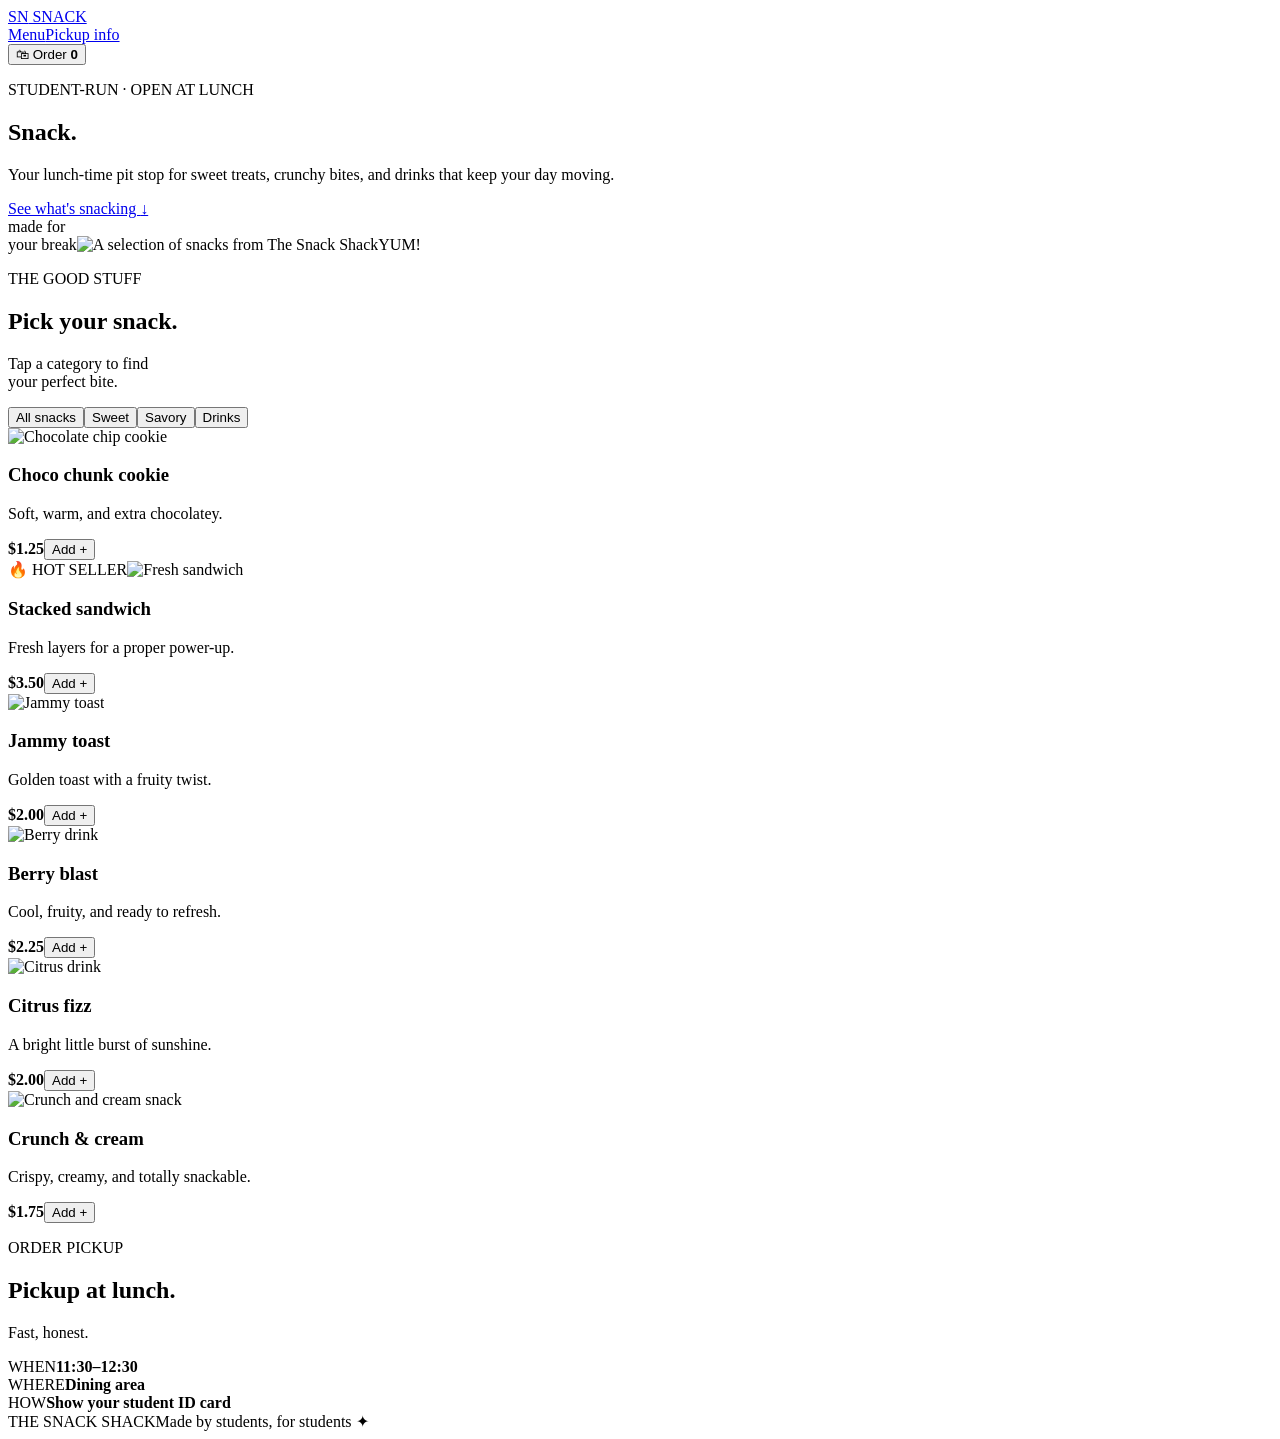
==== index.html @ 7d98e0b1 "Rename Snack _ School snack club.html to index.html" ====
<!DOCTYPE html>
<!-- saved from url=(0078)file:///C:/Users/codin/OneDrive/Documents/ChatGPT/New%20project/index.html#top -->
<html lang="en"><head><meta http-equiv="Content-Type" content="text/html; charset=UTF-8">
<meta name="viewport" content="width=device-width, initial-scale=1.0"><meta name="description" content="Snack — quick, tasty snacks for your school day."><title>Snack | School snack club</title><link rel="stylesheet" href="./Snack _ School snack club_files/styles.css"><link rel="stylesheet" href="./Snack _ School snack club_files/overrides.css"><script src="./Snack _ School snack club_files/script.js" defer=""></script>
</head>
<body>
<header class="site-header"><a class="logo" href="file:///C:/Users/codin/OneDrive/Documents/ChatGPT/New%20project/index.html#top" aria-label="Snack home"><span>SN</span> SNACK</a><nav aria-label="Main navigation"><a href="file:///C:/Users/codin/OneDrive/Documents/ChatGPT/New%20project/index.html#menu">Menu</a><a href="file:///C:/Users/codin/OneDrive/Documents/ChatGPT/New%20project/index.html#pickup">Pickup info</a></nav><button class="order-pill" type="button" aria-label="View your order">🛍 Order <b id="cart-count">0</b></button></header>
<main id="top">
<section class="hero" aria-labelledby="hero-title"><div class="hero-copy"><p class="eyebrow">STUDENT-RUN · OPEN AT LUNCH</p><h1 id="hero-title">Snack.</h1><p class="hero-text">Your lunch-time pit stop for sweet treats, crunchy bites, and drinks that keep your day moving.</p><a class="button button-dark" href="file:///C:/Users/codin/OneDrive/Documents/ChatGPT/New%20project/index.html#menu">See what's snacking <span>↓</span></a></div><div class="hero-art" role="img" aria-label="Illustration of a snack spread"><span class="sun"></span><span class="scribble">made for<br>your break</span><img src="./Snack _ School snack club_files/snack-shelf.png" alt="A selection of snacks from The Snack Shack"><span class="burst">YUM!</span></div></section>
<section class="menu-section" id="menu" aria-labelledby="menu-title"><div class="section-heading"><div><p class="eyebrow">THE GOOD STUFF</p><h2 id="menu-title">Pick your snack.</h2></div><p class="heading-note">Tap a category to find<br>your perfect bite.</p></div><div class="filters" role="group" aria-label="Filter menu"><button class="filter active" data-filter="all" type="button">All snacks</button><button class="filter" data-filter="sweet" type="button">Sweet</button><button class="filter" data-filter="savory" type="button">Savory</button><button class="filter" data-filter="drinks" type="button">Drinks</button></div><div class="menu-grid" id="menu-grid">
<article class="snack-card" data-category="sweet"><div class="snack-image peach"><img src="./Snack _ School snack club_files/cookie.png" alt="Chocolate chip cookie"></div><div class="snack-info"><div><h3>Choco chunk cookie</h3><p>Soft, warm, and extra chocolatey.</p></div><strong>$1.25</strong><button class="add-button" type="button" data-name="Choco chunk cookie" data-price="1.25">Add <span>+</span></button></div></article>
<article class="snack-card sandwich-card" data-category="savory"><div class="snack-image blue"><span class="hot-badge">🔥 HOT SELLER</span><img src="./Snack _ School snack club_files/sandwich.png" alt="Fresh sandwich"></div><div class="snack-info"><div><h3>Stacked sandwich</h3><p>Fresh layers for a proper power-up.</p></div><strong>$3.50</strong><button class="add-button" type="button" data-name="Stacked sandwich" data-price="3.50">Add <span>+</span></button></div></article>
<article class="snack-card" data-category="sweet"><div class="snack-image yellow"><img src="./Snack _ School snack club_files/jammy-toast.png" alt="Jammy toast"></div><div class="snack-info"><div><h3>Jammy toast</h3><p>Golden toast with a fruity twist.</p></div><strong>$2.00</strong><button class="add-button" type="button" data-name="Jammy toast" data-price="2.00">Add <span>+</span></button></div></article>
<article class="snack-card" data-category="drinks"><div class="snack-image green"><img src="./Snack _ School snack club_files/berry-drink.png" alt="Berry drink"></div><div class="snack-info"><div><h3>Berry blast</h3><p>Cool, fruity, and ready to refresh.</p></div><strong>$2.25</strong><button class="add-button" type="button" data-name="Berry blast" data-price="2.25">Add <span>+</span></button></div></article>
<article class="snack-card" data-category="drinks"><div class="snack-image orange"><img src="./Snack _ School snack club_files/citrus.png" alt="Citrus drink"></div><div class="snack-info"><div><h3>Citrus fizz</h3><p>A bright little burst of sunshine.</p></div><strong>$2.00</strong><button class="add-button" type="button" data-name="Citrus fizz" data-price="2.00">Add <span>+</span></button></div></article>
<article class="snack-card" data-category="sweet"><div class="snack-image lavender"><img src="./Snack _ School snack club_files/crunch-cream.png" alt="Crunch and cream snack"></div><div class="snack-info"><div><h3>Crunch &amp; cream</h3><p>Crispy, creamy, and totally snackable.</p></div><strong>$1.75</strong><button class="add-button" type="button" data-name="Crunch &amp; cream" data-price="1.75">Add <span>+</span></button></div></article>
</div></section>
<section class="pickup-section" id="pickup" aria-labelledby="pickup-title"><div class="pickup-card"><div><p class="eyebrow">ORDER PICKUP</p><h2 id="pickup-title">Pickup at lunch.</h2><p>Fast, honest.</p></div><div class="pickup-details"><div><span>WHEN</span><strong>11:30–12:30</strong></div><div><span>WHERE</span><strong>Dining area</strong></div><div><span>HOW</span><strong>Show your student ID card</strong></div></div></div></section>
<aside class="order-panel" id="order-panel" aria-labelledby="order-title" hidden=""><div class="order-inner"><div class="order-top"><div><p class="eyebrow">YOUR ORDER</p><h2 id="order-title">Snack stack</h2></div><button class="close-order" type="button" aria-label="Close order">×</button></div><div id="order-items"><p class="empty-order">Your order is empty.<br>Add a snack to get started!</p></div><div class="order-total"><span>Total</span><strong id="order-total">$0.00</strong></div><button class="button button-dark checkout" type="button" id="checkout">Ready for pickup <span>→</span></button><p class="order-note" id="order-note">This just helps you keep track — pay at the Shack table.</p></div></aside>
</main><footer><span>THE SNACK SHACK</span><span>Made by students, for students ✦</span></footer>

</body></html>
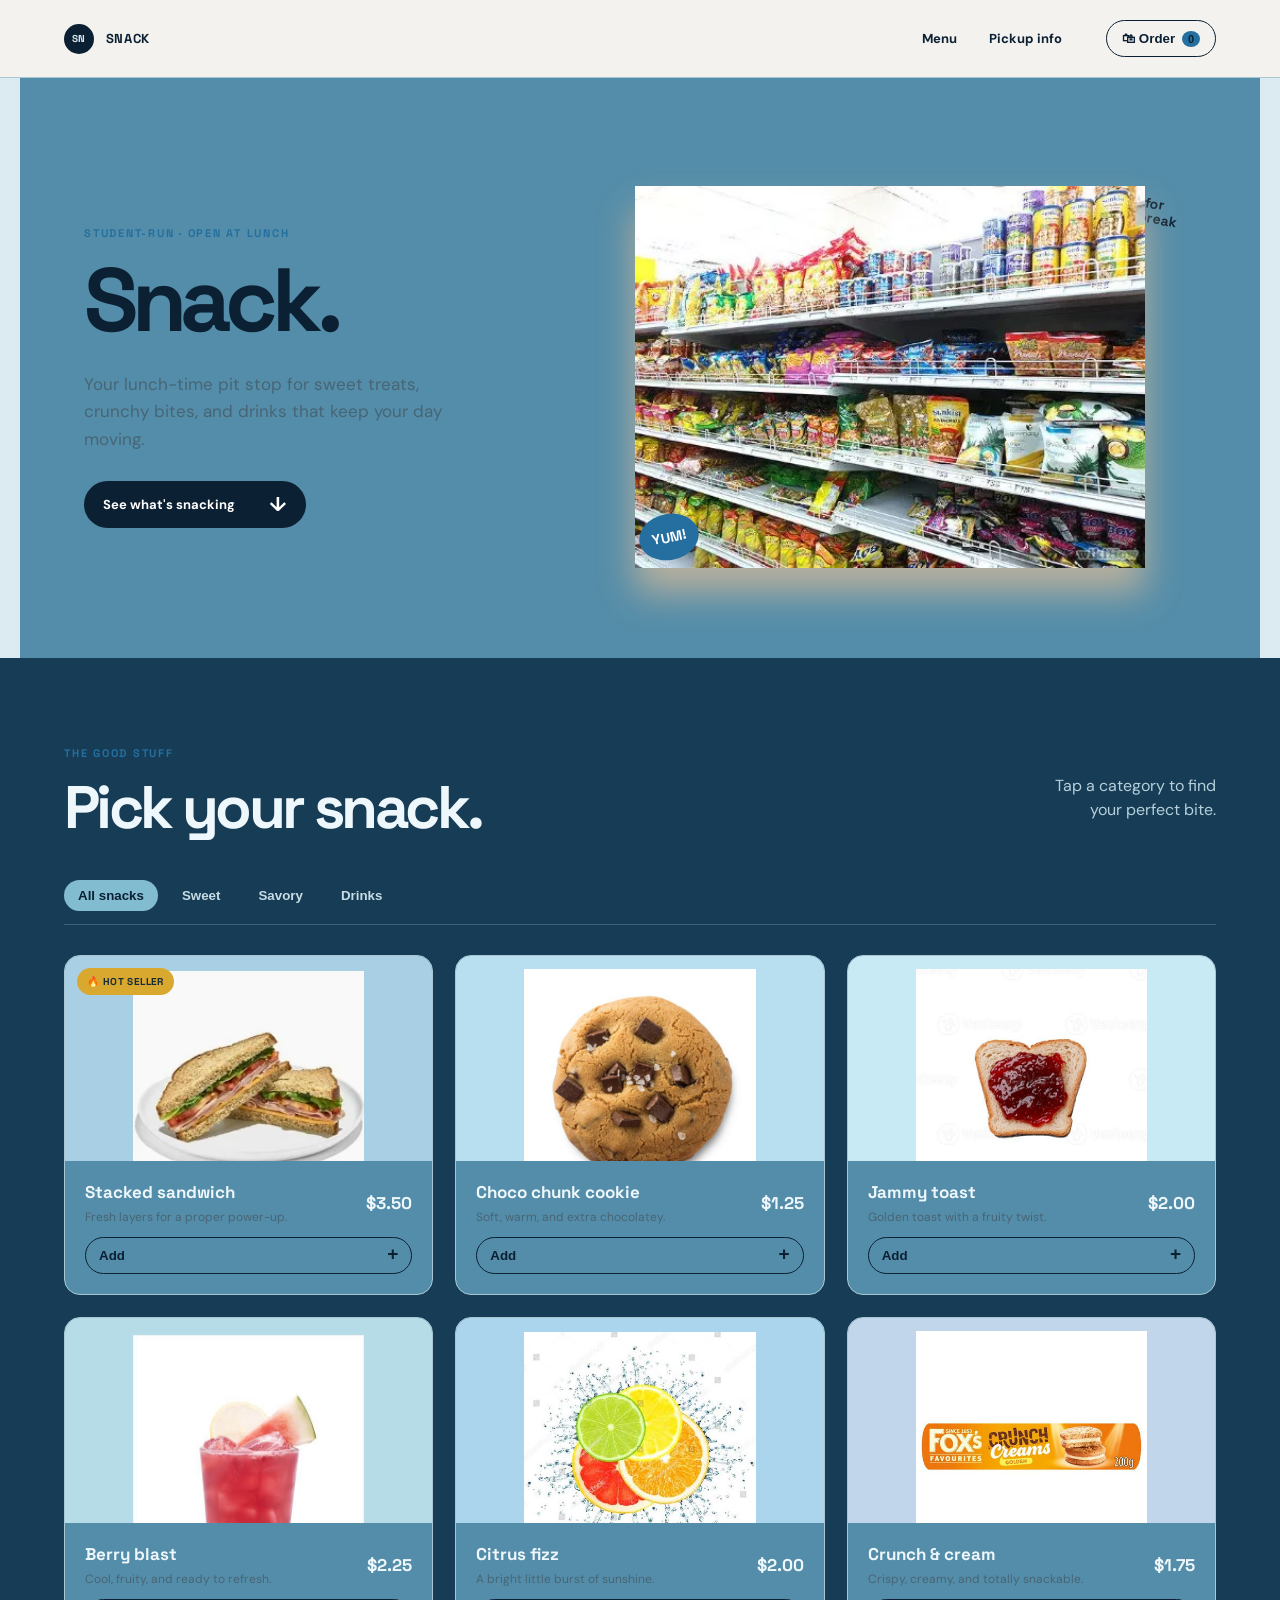
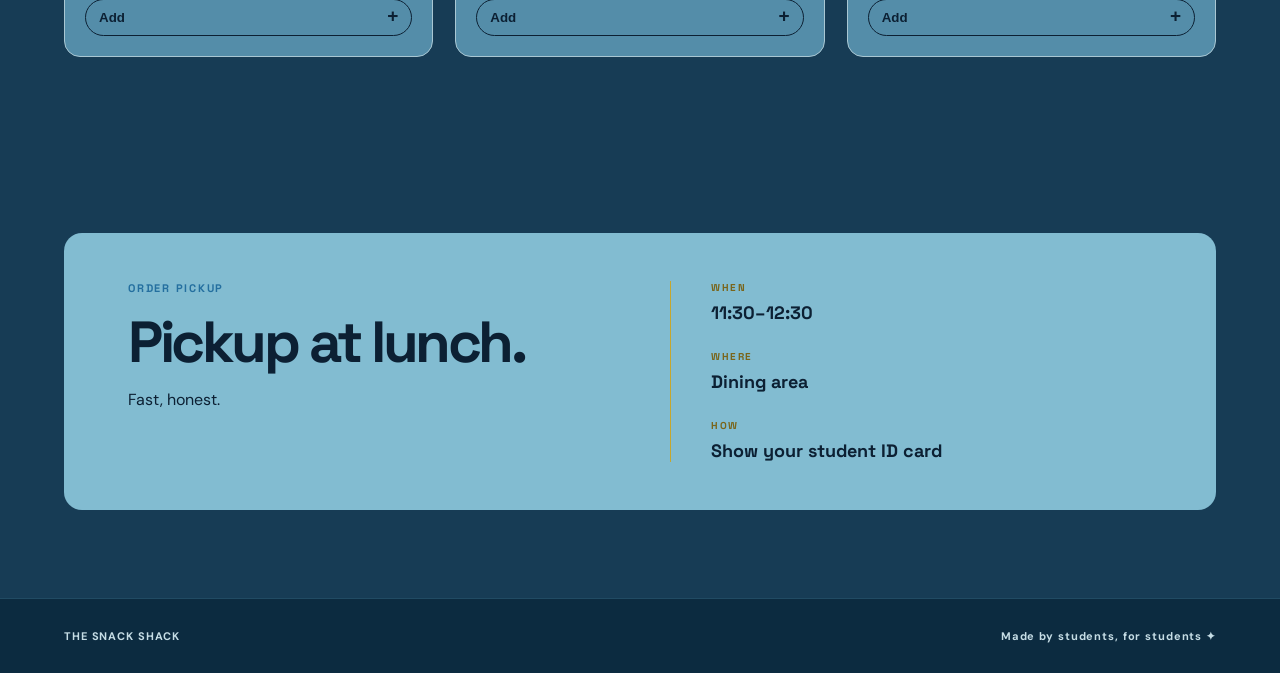
==== commit ef5291ff: "Add files via upload" ====
--- a/index.html
+++ b/index.html
@@ -1,22 +1,21 @@
-<!DOCTYPE html>
-<!-- saved from url=(0078)file:///C:/Users/codin/OneDrive/Documents/ChatGPT/New%20project/index.html#top -->
-<html lang="en"><head><meta http-equiv="Content-Type" content="text/html; charset=UTF-8">
-<meta name="viewport" content="width=device-width, initial-scale=1.0"><meta name="description" content="Snack — quick, tasty snacks for your school day."><title>Snack | School snack club</title><link rel="stylesheet" href="./Snack _ School snack club_files/styles.css"><link rel="stylesheet" href="./Snack _ School snack club_files/overrides.css"><script src="./Snack _ School snack club_files/script.js" defer=""></script>
+<!doctype html>
+<html lang="en">
+<head>
+<meta charset="UTF-8"><meta name="viewport" content="width=device-width, initial-scale=1.0"><meta name="description" content="Snack — quick, tasty snacks for your school day."><title>Snack | School snack club</title><link rel="stylesheet" href="styles.css"><link rel="stylesheet" href="overrides.css"><script src="script.js" defer></script>
 </head>
 <body>
-<header class="site-header"><a class="logo" href="file:///C:/Users/codin/OneDrive/Documents/ChatGPT/New%20project/index.html#top" aria-label="Snack home"><span>SN</span> SNACK</a><nav aria-label="Main navigation"><a href="file:///C:/Users/codin/OneDrive/Documents/ChatGPT/New%20project/index.html#menu">Menu</a><a href="file:///C:/Users/codin/OneDrive/Documents/ChatGPT/New%20project/index.html#pickup">Pickup info</a></nav><button class="order-pill" type="button" aria-label="View your order">🛍 Order <b id="cart-count">0</b></button></header>
+<header class="site-header"><a class="logo" href="#top" aria-label="Snack home"><span>SN</span> SNACK</a><nav aria-label="Main navigation"><a href="#menu">Menu</a><a href="#pickup">Pickup info</a></nav><button class="order-pill" type="button" aria-label="View your order">🛍 Order <b id="cart-count">0</b></button></header>
 <main id="top">
-<section class="hero" aria-labelledby="hero-title"><div class="hero-copy"><p class="eyebrow">STUDENT-RUN · OPEN AT LUNCH</p><h1 id="hero-title">Snack.</h1><p class="hero-text">Your lunch-time pit stop for sweet treats, crunchy bites, and drinks that keep your day moving.</p><a class="button button-dark" href="file:///C:/Users/codin/OneDrive/Documents/ChatGPT/New%20project/index.html#menu">See what's snacking <span>↓</span></a></div><div class="hero-art" role="img" aria-label="Illustration of a snack spread"><span class="sun"></span><span class="scribble">made for<br>your break</span><img src="./Snack _ School snack club_files/snack-shelf.png" alt="A selection of snacks from The Snack Shack"><span class="burst">YUM!</span></div></section>
+<section class="hero" aria-labelledby="hero-title"><div class="hero-copy"><p class="eyebrow">STUDENT-RUN · OPEN AT LUNCH</p><h1 id="hero-title">Snack.</h1><p class="hero-text">Your lunch-time pit stop for sweet treats, crunchy bites, and drinks that keep your day moving.</p><a class="button button-dark" href="#menu">See what's snacking <span>↓</span></a></div><div class="hero-art" role="img" aria-label="Illustration of a snack spread"><span class="sun"></span><span class="scribble">made for<br>your break</span><img src="snack-shelf.png" alt="A selection of snacks from The Snack Shack"><span class="burst">YUM!</span></div></section>
 <section class="menu-section" id="menu" aria-labelledby="menu-title"><div class="section-heading"><div><p class="eyebrow">THE GOOD STUFF</p><h2 id="menu-title">Pick your snack.</h2></div><p class="heading-note">Tap a category to find<br>your perfect bite.</p></div><div class="filters" role="group" aria-label="Filter menu"><button class="filter active" data-filter="all" type="button">All snacks</button><button class="filter" data-filter="sweet" type="button">Sweet</button><button class="filter" data-filter="savory" type="button">Savory</button><button class="filter" data-filter="drinks" type="button">Drinks</button></div><div class="menu-grid" id="menu-grid">
-<article class="snack-card" data-category="sweet"><div class="snack-image peach"><img src="./Snack _ School snack club_files/cookie.png" alt="Chocolate chip cookie"></div><div class="snack-info"><div><h3>Choco chunk cookie</h3><p>Soft, warm, and extra chocolatey.</p></div><strong>$1.25</strong><button class="add-button" type="button" data-name="Choco chunk cookie" data-price="1.25">Add <span>+</span></button></div></article>
-<article class="snack-card sandwich-card" data-category="savory"><div class="snack-image blue"><span class="hot-badge">🔥 HOT SELLER</span><img src="./Snack _ School snack club_files/sandwich.png" alt="Fresh sandwich"></div><div class="snack-info"><div><h3>Stacked sandwich</h3><p>Fresh layers for a proper power-up.</p></div><strong>$3.50</strong><button class="add-button" type="button" data-name="Stacked sandwich" data-price="3.50">Add <span>+</span></button></div></article>
-<article class="snack-card" data-category="sweet"><div class="snack-image yellow"><img src="./Snack _ School snack club_files/jammy-toast.png" alt="Jammy toast"></div><div class="snack-info"><div><h3>Jammy toast</h3><p>Golden toast with a fruity twist.</p></div><strong>$2.00</strong><button class="add-button" type="button" data-name="Jammy toast" data-price="2.00">Add <span>+</span></button></div></article>
-<article class="snack-card" data-category="drinks"><div class="snack-image green"><img src="./Snack _ School snack club_files/berry-drink.png" alt="Berry drink"></div><div class="snack-info"><div><h3>Berry blast</h3><p>Cool, fruity, and ready to refresh.</p></div><strong>$2.25</strong><button class="add-button" type="button" data-name="Berry blast" data-price="2.25">Add <span>+</span></button></div></article>
-<article class="snack-card" data-category="drinks"><div class="snack-image orange"><img src="./Snack _ School snack club_files/citrus.png" alt="Citrus drink"></div><div class="snack-info"><div><h3>Citrus fizz</h3><p>A bright little burst of sunshine.</p></div><strong>$2.00</strong><button class="add-button" type="button" data-name="Citrus fizz" data-price="2.00">Add <span>+</span></button></div></article>
-<article class="snack-card" data-category="sweet"><div class="snack-image lavender"><img src="./Snack _ School snack club_files/crunch-cream.png" alt="Crunch and cream snack"></div><div class="snack-info"><div><h3>Crunch &amp; cream</h3><p>Crispy, creamy, and totally snackable.</p></div><strong>$1.75</strong><button class="add-button" type="button" data-name="Crunch &amp; cream" data-price="1.75">Add <span>+</span></button></div></article>
+<article class="snack-card" data-category="sweet"><div class="snack-image peach"><img src="cookie.png" alt="Chocolate chip cookie"></div><div class="snack-info"><div><h3>Choco chunk cookie</h3><p>Soft, warm, and extra chocolatey.</p></div><strong>$1.25</strong><button class="add-button" type="button" data-name="Choco chunk cookie" data-price="1.25">Add <span>+</span></button></div></article>
+<article class="snack-card sandwich-card" data-category="savory"><div class="snack-image blue"><span class="hot-badge">🔥 HOT SELLER</span><img src="sandwich.png" alt="Fresh sandwich"></div><div class="snack-info"><div><h3>Stacked sandwich</h3><p>Fresh layers for a proper power-up.</p></div><strong>$3.50</strong><button class="add-button" type="button" data-name="Stacked sandwich" data-price="3.50">Add <span>+</span></button></div></article>
+<article class="snack-card" data-category="sweet"><div class="snack-image yellow"><img src="jammy-toast.png" alt="Jammy toast"></div><div class="snack-info"><div><h3>Jammy toast</h3><p>Golden toast with a fruity twist.</p></div><strong>$2.00</strong><button class="add-button" type="button" data-name="Jammy toast" data-price="2.00">Add <span>+</span></button></div></article>
+<article class="snack-card" data-category="drinks"><div class="snack-image green"><img src="berry-drink.png" alt="Berry drink"></div><div class="snack-info"><div><h3>Berry blast</h3><p>Cool, fruity, and ready to refresh.</p></div><strong>$2.25</strong><button class="add-button" type="button" data-name="Berry blast" data-price="2.25">Add <span>+</span></button></div></article>
+<article class="snack-card" data-category="drinks"><div class="snack-image orange"><img src="citrus.png" alt="Citrus drink"></div><div class="snack-info"><div><h3>Citrus fizz</h3><p>A bright little burst of sunshine.</p></div><strong>$2.00</strong><button class="add-button" type="button" data-name="Citrus fizz" data-price="2.00">Add <span>+</span></button></div></article>
+<article class="snack-card" data-category="sweet"><div class="snack-image lavender"><img src="crunch-cream.png" alt="Crunch and cream snack"></div><div class="snack-info"><div><h3>Crunch & cream</h3><p>Crispy, creamy, and totally snackable.</p></div><strong>$1.75</strong><button class="add-button" type="button" data-name="Crunch & cream" data-price="1.75">Add <span>+</span></button></div></article>
 </div></section>
 <section class="pickup-section" id="pickup" aria-labelledby="pickup-title"><div class="pickup-card"><div><p class="eyebrow">ORDER PICKUP</p><h2 id="pickup-title">Pickup at lunch.</h2><p>Fast, honest.</p></div><div class="pickup-details"><div><span>WHEN</span><strong>11:30–12:30</strong></div><div><span>WHERE</span><strong>Dining area</strong></div><div><span>HOW</span><strong>Show your student ID card</strong></div></div></div></section>
-<aside class="order-panel" id="order-panel" aria-labelledby="order-title" hidden=""><div class="order-inner"><div class="order-top"><div><p class="eyebrow">YOUR ORDER</p><h2 id="order-title">Snack stack</h2></div><button class="close-order" type="button" aria-label="Close order">×</button></div><div id="order-items"><p class="empty-order">Your order is empty.<br>Add a snack to get started!</p></div><div class="order-total"><span>Total</span><strong id="order-total">$0.00</strong></div><button class="button button-dark checkout" type="button" id="checkout">Ready for pickup <span>→</span></button><p class="order-note" id="order-note">This just helps you keep track — pay at the Shack table.</p></div></aside>
+<aside class="order-panel" id="order-panel" aria-labelledby="order-title" hidden><div class="order-inner"><div class="order-top"><div><p class="eyebrow">YOUR ORDER</p><h2 id="order-title">Snack stack</h2></div><button class="close-order" type="button" aria-label="Close order">×</button></div><div id="order-items"><p class="empty-order">Your order is empty.<br>Add a snack to get started!</p></div><div class="order-total"><span>Total</span><strong id="order-total">$0.00</strong></div><button class="button button-dark checkout" type="button" id="checkout">Ready for pickup <span>→</span></button><p class="order-note" id="order-note">This just helps you keep track — pay at the Shack table.</p></div></aside>
 </main><footer><span>THE SNACK SHACK</span><span>Made by students, for students ✦</span></footer>
-
 </body></html>
--- a/styles.css
+++ b/styles.css
@@ -0,0 +1,3 @@
+@import url('https://fonts.googleapis.com/css2?family=DM+Sans:wght@400;500;700&family=Space+Grotesk:wght@500;600;700&display=swap');
+:root{--ink:#1d2928;--cream:#f6f3ed;--orange:#ff744d;--yellow:#f9cf4a;--line:#d9d4c9;--muted:#69716c}*{box-sizing:border-box}html{scroll-behavior:smooth}body{margin:0;background:var(--cream);color:var(--ink);font-family:'DM Sans',sans-serif}.site-header{height:78px;border-bottom:1px solid var(--line);display:flex;align-items:center;gap:44px;padding:0 clamp(20px,5vw,72px);position:sticky;top:0;background:#f6f3edeF;backdrop-filter:blur(12px);z-index:4}.logo{font:700 13px 'Space Grotesk';letter-spacing:.05em;color:var(--ink);text-decoration:none;margin-right:auto}.logo span{display:inline-grid;place-items:center;background:var(--ink);color:var(--cream);border-radius:50%;width:30px;height:30px;margin-right:8px;font-size:10px}.site-header nav{display:flex;gap:32px}.site-header nav a{font-weight:700;font-size:13px;color:var(--ink);text-decoration:none}.order-pill{background:transparent;border:1px solid var(--ink);border-radius:30px;padding:10px 15px;font-weight:700;color:var(--ink);cursor:pointer}.order-pill b{background:var(--orange);border-radius:50%;padding:2px 6px;margin-left:3px;font-size:11px}.hero{max-width:1240px;margin:0 auto;min-height:580px;padding:80px clamp(20px,5vw,72px) 62px;display:grid;grid-template-columns:45% 55%;align-items:center}.eyebrow{font:700 11px 'Space Grotesk';letter-spacing:.16em;color:var(--orange);margin:0 0 18px}.hero h1{font:700 clamp(54px,7vw,92px)/.95 'Space Grotesk';letter-spacing:-.07em;margin:0}.hero h1 em{color:var(--orange);font-style:normal}.hero-text{font-size:17px;line-height:1.6;max-width:380px;color:var(--muted);margin:28px 0}.button{display:inline-flex;align-items:center;justify-content:space-between;gap:34px;border:0;border-radius:30px;padding:15px 19px;text-decoration:none;font-weight:700;font-size:13px;cursor:pointer}.button-dark{background:var(--ink);color:#fff}.button span{font-size:20px;line-height:10px}.hero-art{height:390px;position:relative;display:grid;place-items:center}.hero-art img{width:min(90%,510px);filter:drop-shadow(0 24px 18px #b9b09d);position:relative;z-index:1}.sun{position:absolute;width:280px;height:280px;border-radius:50%;background:var(--yellow);right:18%;top:10%}.scribble{position:absolute;top:3%;right:3%;font:700 14px/1.1 'Space Grotesk';transform:rotate(10deg)}.burst{position:absolute;bottom:3%;left:9%;background:var(--orange);color:#fff;padding:14px 13px;border-radius:50%;font:700 14px 'Space Grotesk';transform:rotate(-12deg);z-index:2}.menu-section{background:#fff;padding:88px clamp(20px,5vw,72px)}.section-heading,.menu-grid,.filters{max-width:1240px;margin-left:auto;margin-right:auto}.section-heading{display:flex;align-items:end;justify-content:space-between}.section-heading h2,.pickup-card h2,.order-top h2{font:700 clamp(36px,5vw,60px)/1 'Space Grotesk';letter-spacing:-.06em;margin:0}.heading-note{color:var(--muted);line-height:1.5;text-align:right}.filters{display:flex;gap:10px;margin-top:42px;border-bottom:1px solid var(--line);padding-bottom:13px}.filter{border:0;background:none;padding:8px 14px;border-radius:20px;color:var(--muted);font-weight:700;cursor:pointer}.filter.active,.filter:hover{background:var(--ink);color:#fff}.menu-grid{display:grid;grid-template-columns:repeat(3,1fr);gap:22px;margin-top:30px}.snack-card{border:1px solid var(--line);border-radius:16px;overflow:hidden;background:var(--cream);transition:transform .2s,box-shadow .2s}.snack-card:hover{transform:translateY(-4px);box-shadow:0 12px 22px #24231e12}.snack-card[hidden]{display:none}.snack-image{height:205px;display:grid;place-items:center;overflow:hidden}.snack-image img{width:70%;height:90%;object-fit:contain;transition:transform .3s}.snack-card:hover .snack-image img{transform:scale(1.06) rotate(-2deg)}.peach{background:#f8c3a6}.blue{background:#b4d9df}.yellow{background:#f9d369}.green{background:#b7dcae}.orange{background:#f5ad69}.lavender{background:#c5bddb}.snack-info{padding:20px;display:grid;grid-template-columns:1fr auto;gap:12px;align-items:center}.snack-info h3{font:700 17px 'Space Grotesk';margin:0}.snack-info p{color:var(--muted);font-size:12px;margin:6px 0 0}.snack-info>strong{font:700 17px 'Space Grotesk'}.add-button{grid-column:1/-1;border:1px solid var(--ink);background:transparent;border-radius:22px;padding:10px 13px;text-align:left;font-weight:700;color:var(--ink);cursor:pointer}.add-button span{float:right;font-size:19px;line-height:12px}.add-button:hover{background:var(--orange);border-color:var(--orange)}.pickup-section{padding:88px clamp(20px,5vw,72px)}.pickup-card{max-width:1240px;margin:auto;background:var(--yellow);border-radius:18px;padding:48px clamp(24px,5vw,66px);display:grid;grid-template-columns:1fr 1fr;gap:60px}.pickup-card h2{font-size:clamp(38px,5vw,58px)}.pickup-card p:not(.eyebrow){line-height:1.6;max-width:440px}.pickup-details{border-left:1px solid #c6a72e;padding-left:40px;display:grid;align-content:center;gap:26px}.pickup-details span{display:block;font:700 10px 'Space Grotesk';letter-spacing:.16em;color:#79651b;margin-bottom:7px}.pickup-details strong{font:700 18px 'Space Grotesk'}.order-panel{position:fixed;inset:0;background:#1d292855;z-index:6}.order-inner{background:var(--cream);position:absolute;right:0;top:0;height:100%;width:min(420px,100%);padding:34px;box-shadow:-12px 0 30px #0002}.order-top{display:flex;justify-content:space-between}.close-order{font-size:30px;border:0;background:none;cursor:pointer}.order-top h2{font-size:40px}.order-item{display:flex;justify-content:space-between;border-bottom:1px solid var(--line);padding:17px 0}.remove-item{border:0;background:none;color:var(--orange);font-size:18px;cursor:pointer}.empty-order{color:var(--muted);line-height:1.5;text-align:center;padding:65px 0}.order-total{display:flex;justify-content:space-between;border-top:2px solid var(--ink);margin-top:35px;padding:17px 0;font-weight:700}.checkout{width:100%}.order-note{text-align:center;color:var(--muted);font-size:11px}.order-note.success{color:#398653;font-weight:700}footer{display:flex;justify-content:space-between;padding:30px clamp(20px,5vw,72px);border-top:1px solid var(--line);font-size:11px;font-weight:700;letter-spacing:.08em;color:var(--muted)}
+@media(max-width:760px){.site-header{gap:14px;height:68px}.site-header nav{display:none}.logo{font-size:11px}.hero{display:block;padding-top:55px;min-height:auto}.hero-art{height:300px;margin-top:25px}.sun{width:220px;height:220px}.hero-art img{width:95%}.section-heading{display:block}.heading-note{text-align:left}.menu-grid{grid-template-columns:repeat(2,1fr);gap:12px}.snack-image{height:145px}.snack-info{padding:14px}.snack-info h3{font-size:14px}.snack-info p{font-size:11px}.snack-info>strong{font-size:14px}.pickup-card{grid-template-columns:1fr;gap:28px;padding:34px 24px}.pickup-details{border-left:0;border-top:1px solid #c6a72e;padding:24px 0 0}footer{display:block;line-height:2.2}}@media(max-width:430px){.menu-grid{grid-template-columns:1fr}.snack-image{height:190px}.hero h1{font-size:54px}.order-pill{padding:8px 10px;font-size:12px}}
--- a/overrides.css
+++ b/overrides.css
@@ -0,0 +1,7 @@
+:root{--ink:#0c2033;--cream:#dcebf1;--orange:#246f9f;--yellow:#82bcd1;--line:#a9c7d3;--muted:#476575}
+.peach{background:#b8dff0}.blue{background:#a8cfe4}.yellow{background:#c8eaf4}.green{background:#b6dce7}.orange{background:#abd5ed}.lavender{background:#c1d6ea}
+.hero{background:#548da9}
+.snack-card{background:#548da9}
+.menu-section{background:#173c55;color:#eef7fb}.menu-section .heading-note{color:#b5d0db}.menu-section .filter{color:#c6dde5}.menu-section .filter.active,.menu-section .filter:hover{background:#82bcd1;color:#0c2033}.menu-section .filters{border-color:#3d6275}
+.pickup-section{background:#173c55;color:#eef7fb}.pickup-section .pickup-card{color:#0c2033}footer{background:#0c2b40;color:#c6dde5;border-color:#214b63}
+.snack-card:first-child{order:2}.sandwich-card{order:1}.snack-card:nth-child(n+3){order:3}.snack-image{position:relative}.hot-badge{position:absolute;left:12px;top:12px;z-index:2;background:#d9a92f;color:#172b38;border-radius:20px;padding:7px 10px;font:700 10px 'Space Grotesk';letter-spacing:.04em}
